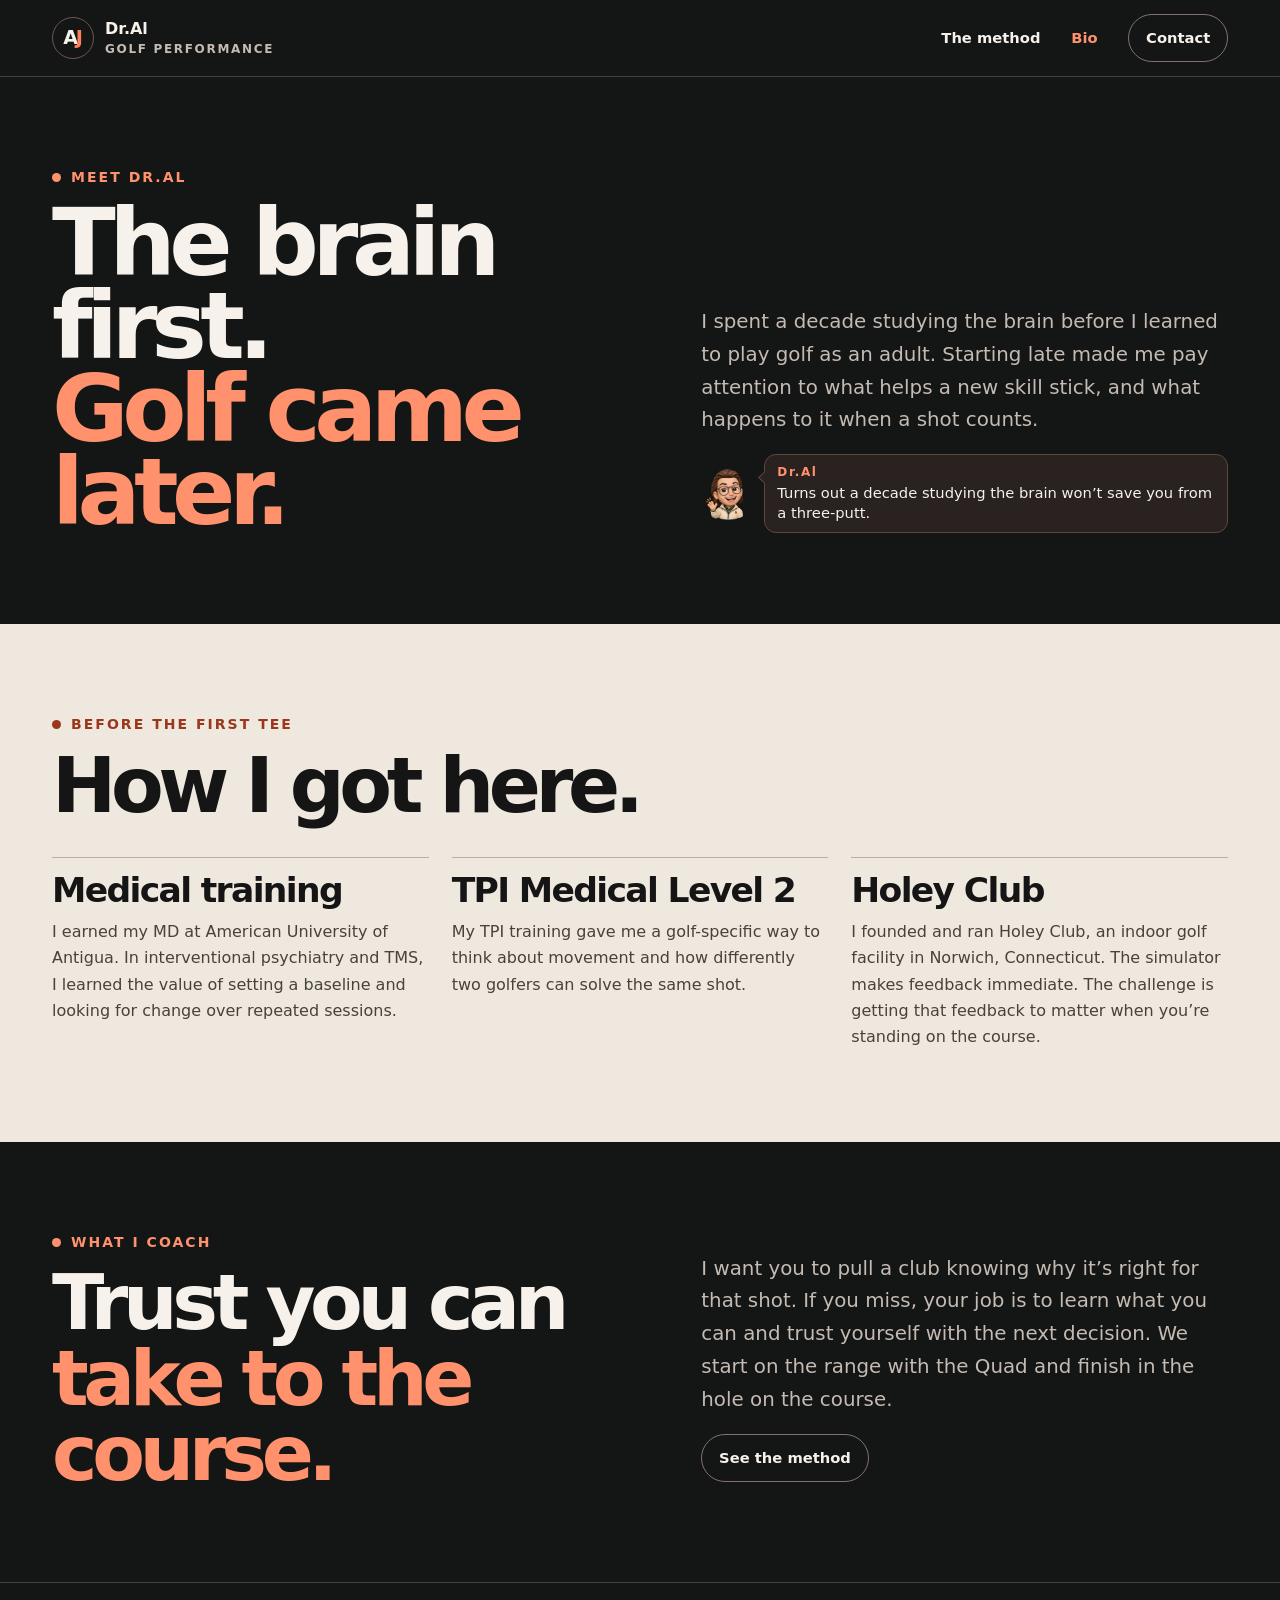
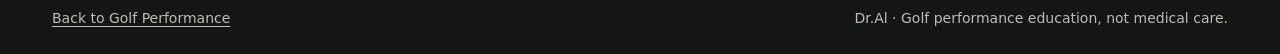
==== bio.html @ 2af8d6b4 "Publish Dr.Al’s golf homepage and bio" ====
<!doctype html>
<html lang="en"><head><meta charset="utf-8"><meta name="viewport" content="width=device-width,initial-scale=1"><meta name="theme-color" content="#141515"><title>Meet Dr.Al | Golf Performance</title><meta name="description" content="Meet Dr.Al: adult learner of golf, TPI Medical Level 2, founder of Holey Club, and Maine golf performance coach."><link rel="icon" href="mark.svg" type="image/svg+xml"><link rel="stylesheet" href="site.css"></head>
<body><a class="skip" href="#main">Skip to content</a>
<header><div class="shell bar"><a class="brand" href="index.html" aria-label="Dr.Al Golf Performance home"><span class="brand-mark" aria-hidden="true">A<span>J</span></span><span>Dr.Al<small>GOLF PERFORMANCE</small></span></a><nav aria-label="Main"><a href="index.html#method">The method</a><a href="bio.html" aria-current="page">Bio</a><a class="pill" href="mailto:aljazirimdgolf@gmail.com">Contact</a></nav></div></header>
<main id="main"><section class="shell slice bio-hero"><div class="split"><div><p class="eyebrow"><i></i> Meet Dr.Al</p><h1>The brain first.<br><em>Golf came later.</em></h1></div><div><p class="hero-lede">I spent a decade studying the brain before I learned to play golf as an adult. Starting late made me pay attention to what helps a new skill stick, and what happens to it when a shot counts.</p><aside class="alan-note" aria-label="A note from Dr.Al"><img src="mini-alan.png" alt="" width="64" height="64"><div><span>Dr.Al</span><p>Turns out a decade studying the brain won’t save you from a three-putt.</p></div></aside></div></div></section>
<section class="light"><div class="shell slice"><p class="eyebrow"><i></i> Before the first tee</p><h2>How I got here.</h2><div class="moves bio-steps"><article><h3>Medical training</h3><p>I earned my MD at American University of Antigua. In interventional psychiatry and TMS, I learned the value of setting a baseline and looking for change over repeated sessions.</p></article><article><h3>TPI Medical Level 2</h3><p>My TPI training gave me a golf-specific way to think about movement and how differently two golfers can solve the same shot.</p></article><article><h3>Holey Club</h3><p>I founded and ran Holey Club, an indoor golf facility in Norwich, Connecticut. The simulator makes feedback immediate. The challenge is getting that feedback to matter when you’re standing on the course.</p></article></div></div></section>
<section class="shell slice split"><div><p class="eyebrow"><i></i> What I coach</p><h2>Trust you can<br><em>take to the course.</em></h2></div><div><p class="measure-lede">I want you to pull a club knowing why it’s right for that shot. If you miss, your job is to learn what you can and trust yourself with the next decision. We start on the range with the Quad and finish in the hole on the course.</p><a class="pill bio-link" href="index.html#method">See the method</a></div></section></main>
<footer><div class="shell foot"><a href="index.html">Back to Golf Performance</a><p>Dr.Al · Golf performance education, not medical care.</p></div></footer></body></html>
---- site.css ----
:root{--base:#141515;--panel:#1c1d1d;--ink:#f6f1eb;--dim:#c4bbb3;--accent:#ff926c;--hot:#ff8058;--rule:#414242;--paper:#eee8df;--dark:#151515;--measure:1240px;font-family:Inter,system-ui,-apple-system,BlinkMacSystemFont,"Segoe UI",sans-serif}
*{box-sizing:border-box}html{scroll-behavior:smooth}body{margin:0;background:var(--base);color:var(--ink);font-size:1rem;line-height:1.65}img{display:block;max-width:100%}a{color:inherit}p,h1,h2,h3,figure{margin:0}h1,h2,h3{line-height:.98;letter-spacing:-.07em;font-weight:760}h1{font-size:clamp(3.65rem,8.15vw,8.6rem);line-height:.89}h2{font-size:clamp(2.8rem,6vw,6.5rem)}h3{font-size:clamp(1.45rem,2.7vw,2.55rem);letter-spacing:-.048em;line-height:1.03}em{color:var(--accent);font-style:normal}strong{color:inherit}.shell{width:min(var(--measure),calc(100% - 104px));margin:auto}.bar,.brand,nav,.actions,.foot{display:flex;align-items:center}.bar,.foot{justify-content:space-between;gap:22px}.bar{min-height:76px}.brand{text-decoration:none;font-weight:730;white-space:nowrap;line-height:1.1;gap:11px}.brand small{display:block;color:var(--dim);font-size:.75rem;letter-spacing:.14em;margin-top:5px;font-weight:600}.brand-mark{display:grid;grid-auto-flow:column;place-content:center;width:42px;height:42px;border-radius:50%;border:1px solid #6c5750;color:var(--ink);font-size:1.2rem;font-weight:850;letter-spacing:-.13em;padding-right:.12em}.brand-mark span{color:var(--hot)}header{border-bottom:1px solid var(--rule)}nav{gap:clamp(10px,2.4vw,34px);font-size:.92rem;font-weight:650}nav a{text-decoration:none}nav a:hover,.plain:hover{color:var(--accent)}.pill{display:inline-block;padding:.68rem 1.05rem;text-decoration:none;background:transparent;color:inherit;border:1px solid #81726c;border-radius:999px;font:700 .92rem/1.2 inherit;font-family:inherit;font-size:.92rem;font-weight:700;white-space:nowrap;cursor:pointer}.pill:hover{border-color:var(--accent);color:var(--accent)}.pill.solid{background:var(--hot);border-color:var(--hot);color:#171111}.pill.solid:hover{background:#ffab90;color:#171111}.hero-layout{display:grid;grid-template-columns:1.06fr 1fr;gap:clamp(24px,4.5vw,70px);align-items:center}.hero{padding:clamp(32px,5.4vw,78px) 0}.eyebrow{font-size:.875rem;letter-spacing:.145em;text-transform:uppercase;font-weight:780;color:var(--accent);display:flex;align-items:center;gap:10px;margin-bottom:14px;line-height:1.35}.eyebrow i{width:9px;height:9px;background:currentColor;border-radius:50%}.hero-lede,.measure-lede{font-size:clamp(1.05rem,1.55vw,1.25rem);color:var(--dim);max-width:33em;margin-top:20px}.actions{gap:20px;margin-top:25px;flex-wrap:wrap}.plain{font-size:.93rem;font-weight:700;text-underline-offset:5px}.studio{position:relative;overflow:hidden;border:1px solid #554038;border-radius:5px;background:#171314}.studio img{width:100%;height:auto}.studio figcaption{position:absolute;bottom:6%;left:7%;right:7%;display:flex;justify-content:space-between;gap:10px;font-size:.78rem;letter-spacing:.13em;font-weight:700;color:#efcab9}.ticker{border-block:1px solid var(--rule);background:#1d1b1a}.ticker .shell{display:grid;grid-template-columns:repeat(4,1fr);gap:10px;padding:15px 0;font-size:.875rem;letter-spacing:.12em;font-weight:750;color:#edd7ca}.slice{padding-block:clamp(48px,7.1vw,94px);scroll-margin-top:16px}.split{display:grid;grid-template-columns:1fr .92fr;gap:clamp(22px,6vw,95px);align-items:start}.intro{align-items:end}.intro p:not(.eyebrow),.sim p:not(.eyebrow),.about p:not(.eyebrow){margin-top:14px;color:var(--dim);max-width:37rem}.moves{display:grid;grid-template-columns:repeat(3,1fr);gap:23px;margin:34px 0 0;padding:0;list-style:none}.moves li,.signals article{border-top:1px solid var(--rule);padding-top:16px}.moves span{display:block;font-size:.875rem;font-weight:800;letter-spacing:.12em;color:var(--accent);margin-bottom:9px}.moves p,.signals article p:last-child{margin-top:10px;color:var(--dim)}.adapt{padding:22px clamp(16px,3vw,35px);margin-top:33px;border-left:3px solid var(--accent);background:#231c19}.adapt p:last-child{margin-top:9px;color:var(--dim);max-width:65rem}.light{background:var(--paper);color:var(--dark)}.light h2 em,.light .eyebrow{color:#9c371d}.light .sim p:not(.eyebrow){color:#49413c}.fit-card,.planner{padding:clamp(17px,3vw,33px);border:1px solid #b4a69a;border-radius:8px;background:#f7f3ed}.dimensions,.inputs{display:grid;grid-template-columns:repeat(3,minmax(0,1fr));gap:9px}.dimensions{border-bottom:1px solid #cbbfb5;padding-bottom:14px}.dimensions b{display:block;font-size:clamp(1.7rem,4.5vw,3.5rem);line-height:1.04;letter-spacing:-.09em}.dimensions span,.inputs label{font-size:.875rem;font-weight:650}.inputs{margin:15px 0}.inputs label{display:grid;gap:4px}.inputs input{width:100%;min-width:0;padding:.52rem .36rem;border:1px solid #b2a396;background:#fffdfa;border-radius:4px;font:inherit;color:var(--dark)}.fit-card .pill{color:#fff5ee;background:#25201e}.fit-card .pill:hover{background:#8b341e}.fit-card #fit-status:not(:empty){margin-top:10px}.signals article+article{margin-top:17px}.signals h3{font-size:1.35rem}.signals .eyebrow{margin-bottom:.35rem}.about{background:#1a1a1a;border-block:1px solid var(--rule)}.about-grid{display:grid;grid-template-columns:.68fr 1.3fr;gap:clamp(15px,6vw,90px);align-items:center}.mascot{min-width:0;background:radial-gradient(ellipse at 48% 54%,#382821,transparent 68%);text-align:center}.mascot img{width:min(100%,265px);height:auto;max-height:322px;object-fit:contain;margin:auto}.mascot figcaption{color:#d8c8bc;font-size:.82rem}.planner{background:#1f2020;border-color:var(--rule)}fieldset{border:0;padding:0;margin:0}legend{font-weight:750;margin-bottom:10px}.choices{display:flex;gap:6px;flex-wrap:wrap}.choices button{border:1px solid #7c6f68;border-radius:999px;padding:.47rem .68rem;background:transparent;color:var(--ink);font:650 .875rem/1.2 system-ui;cursor:pointer}.choices button[aria-pressed=true]{background:var(--hot);color:#171111;border-color:var(--hot)}.plan{border-block:1px solid var(--rule);padding:13px 0;margin:17px 0}.plan h3{font-size:1.25rem}.plan p{color:var(--dim);margin-top:7px}.fine,#copy-status{font-size:.875rem;color:var(--dim)}#copy-status{margin-left:8px}.fine{margin-top:11px}footer{border-top:1px solid var(--rule)}.foot{padding-block:24px;color:var(--dim);font-size:.875rem}.foot a{text-underline-offset:3px}.skip{position:absolute;z-index:10;background:#fff;color:#111;padding:7px;transform:translateY(-140%)}.skip:focus{transform:none}a:focus-visible,button:focus-visible,input:focus-visible{outline:3px solid #ff966f;outline-offset:4px}
@media(max-width:940px){.shell{width:calc(100% - 55px)}.hero-layout{gap:23px}nav{gap:12px}}
@media(max-width:720px){.shell{width:calc(100% - 32px)}.bar{display:block;padding-block:13px}.bar nav{margin-top:12px;flex-wrap:wrap;gap:7px 13px}nav .pill{padding:.35rem .54rem;font-size:.875rem}.hero-layout,.split,.about-grid{grid-template-columns:1fr}.hero{padding:27px 0}.hero-layout{gap:24px}h1{font-size:clamp(3.5rem,13vw,6.15rem)}h2{font-size:clamp(2.7rem,9.6vw,4.7rem)}.studio img{aspect-ratio:1.27;object-fit:cover}.studio figcaption{letter-spacing:.07em}.ticker .shell{grid-template-columns:1fr 1fr;font-size:.75rem;letter-spacing:.09em}.moves{grid-template-columns:1fr;gap:17px;margin-top:23px}.slice{padding-block:47px}.about-grid{gap:22px}.about-grid .mascot{grid-row:2}.foot{align-items:flex-start;flex-direction:column}.eyebrow{letter-spacing:.105em}}
@media(prefers-reduced-motion:reduce){html{scroll-behavior:auto}}
#pricing{border-bottom:1px solid var(--rule)}.rates{display:grid;grid-template-columns:repeat(2,minmax(0,1fr));gap:18px;margin-top:28px}.rate{display:flex;flex-direction:column;align-items:flex-start;background:var(--panel);border:1px solid var(--rule);border-radius:8px;padding:clamp(18px,3.5vw,38px)}.rate:first-child{border-color:#875745;background:#251c18}.rate h3{font-size:clamp(1.45rem,3vw,2.25rem)}.price{display:flex;flex-wrap:wrap;align-items:baseline;gap:7px 13px;margin-top:15px}.price strong{font-size:clamp(2.65rem,7vw,4.3rem);font-weight:810;letter-spacing:-.08em;line-height:1}.price span{color:var(--dim);font-weight:650}.rate>p:not(.eyebrow):not(.price){margin:12px 0 17px;color:var(--dim)}.rate .pill{margin-top:auto}@media(max-width:720px){.rates{grid-template-columns:1fr}}
.alan-note{display:grid;grid-template-columns:52px minmax(0,1fr);gap:11px;align-items:center;margin:17px 0 0;max-width:39rem;line-height:1.36}.alan-note img{width:52px;height:52px;object-fit:contain}.alan-note>div{position:relative;background:#292220;border:1px solid #60473d;border-radius:12px;padding:9px 12px}.alan-note>div:before{content:"";position:absolute;top:18px;left:-5px;width:8px;height:8px;transform:rotate(45deg);border-left:1px solid #60473d;border-bottom:1px solid #60473d;background:inherit}.alan-note span{display:block;color:var(--accent);font-size:.75rem;letter-spacing:.135em;font-weight:780}.alan-note p,.intro .alan-note p:not(.eyebrow),.sim .alan-note p:not(.eyebrow),.about .alan-note p:not(.eyebrow){margin:3px 0 0;color:var(--ink);font-size:.92rem}.light .alan-note>div{background:#f6ede3;border-color:#c0a697}.light .alan-note>div:before{border-color:#c0a697}.light .alan-note span{color:#9c371d}.about-grid>.alan-note{margin:0}.about-grid .alan-note img{width:60px;height:60px}.about-grid .alan-note{grid-template-columns:60px minmax(0,1fr)}#booking{scroll-margin-top:20px}#booking form{margin-top:15px}#booking label{display:grid;gap:4px;font-size:.875rem;font-weight:670}#booking select,#booking input,#booking textarea{width:100%;min-width:0;max-width:100%;padding:.5rem .55rem;border:1px solid #b2a396;background:#fffdfa;border-radius:5px;color:var(--dark);font:inherit}#booking select{appearance:none;padding-right:2rem;background:#fffdfa url("data:image/svg+xml,%3Csvg xmlns='http://www.w3.org/2000/svg' viewBox='0 0 16 16'%3E%3Cpath d='m3 6 5 5 5-5' fill='none' stroke='%23665a50' stroke-width='1.7'/%3E%3C/svg%3E") right .6rem center/14px no-repeat}.booking-fields{display:grid;grid-template-columns:repeat(2,minmax(0,1fr));gap:8px;margin-top:9px}.booking-fields[hidden],#booking-draft[hidden]{display:none}.sim #booking p.estimate{display:flex;justify-content:space-between;align-items:center;border-top:1px solid #cbbfb5;margin:14px 0 11px;padding-top:9px}.estimate output{font-size:1.5rem;color:#171515;font-weight:790}.fit-card .booking-note,#booking-status{font-size:.875rem;line-height:1.42}.sim #booking .booking-note{margin-top:9px}.fit-card #booking-status:not(:empty){margin-top:8px}#booking-draft{margin-top:13px}#booking-copy{margin-top:8px}@media(max-width:720px){.about-grid>.alan-note{grid-row:2}.alan-note{grid-template-columns:46px minmax(0,1fr)}.alan-note img{width:46px;height:46px}}
.trust-grid{display:grid;grid-template-columns:repeat(3,minmax(0,1fr));gap:19px;margin:20px 0}.trust-grid h4{font-size:1.05rem;margin:0 0 4px}.trust-grid p,.trust-science>p:not(.eyebrow){color:var(--dim)}.trust-science>p:not(.eyebrow){margin-top:12px}.trust-science .science-links{font-size:.875rem}.science-links a{color:var(--accent);text-underline-offset:3px}.bio-link{margin-top:18px}.bio-hero h1{font-size:clamp(3.3rem,7.3vw,7.7rem)}.bio-hero .split{align-items:end}.bio-steps article{border-top:1px solid #baada4;padding-top:15px}.light .bio-steps p{color:#49413c}nav a[aria-current=page]{color:var(--accent)}@media(max-width:720px){.trust-grid{grid-template-columns:1fr;gap:14px}}

.booking-actions{display:flex;flex-wrap:wrap;gap:8px;margin-top:8px}.booking-actions #booking-copy{margin-top:0;background:transparent;color:#25201e}.booking-actions #booking-copy:hover{background:#e8ded3}
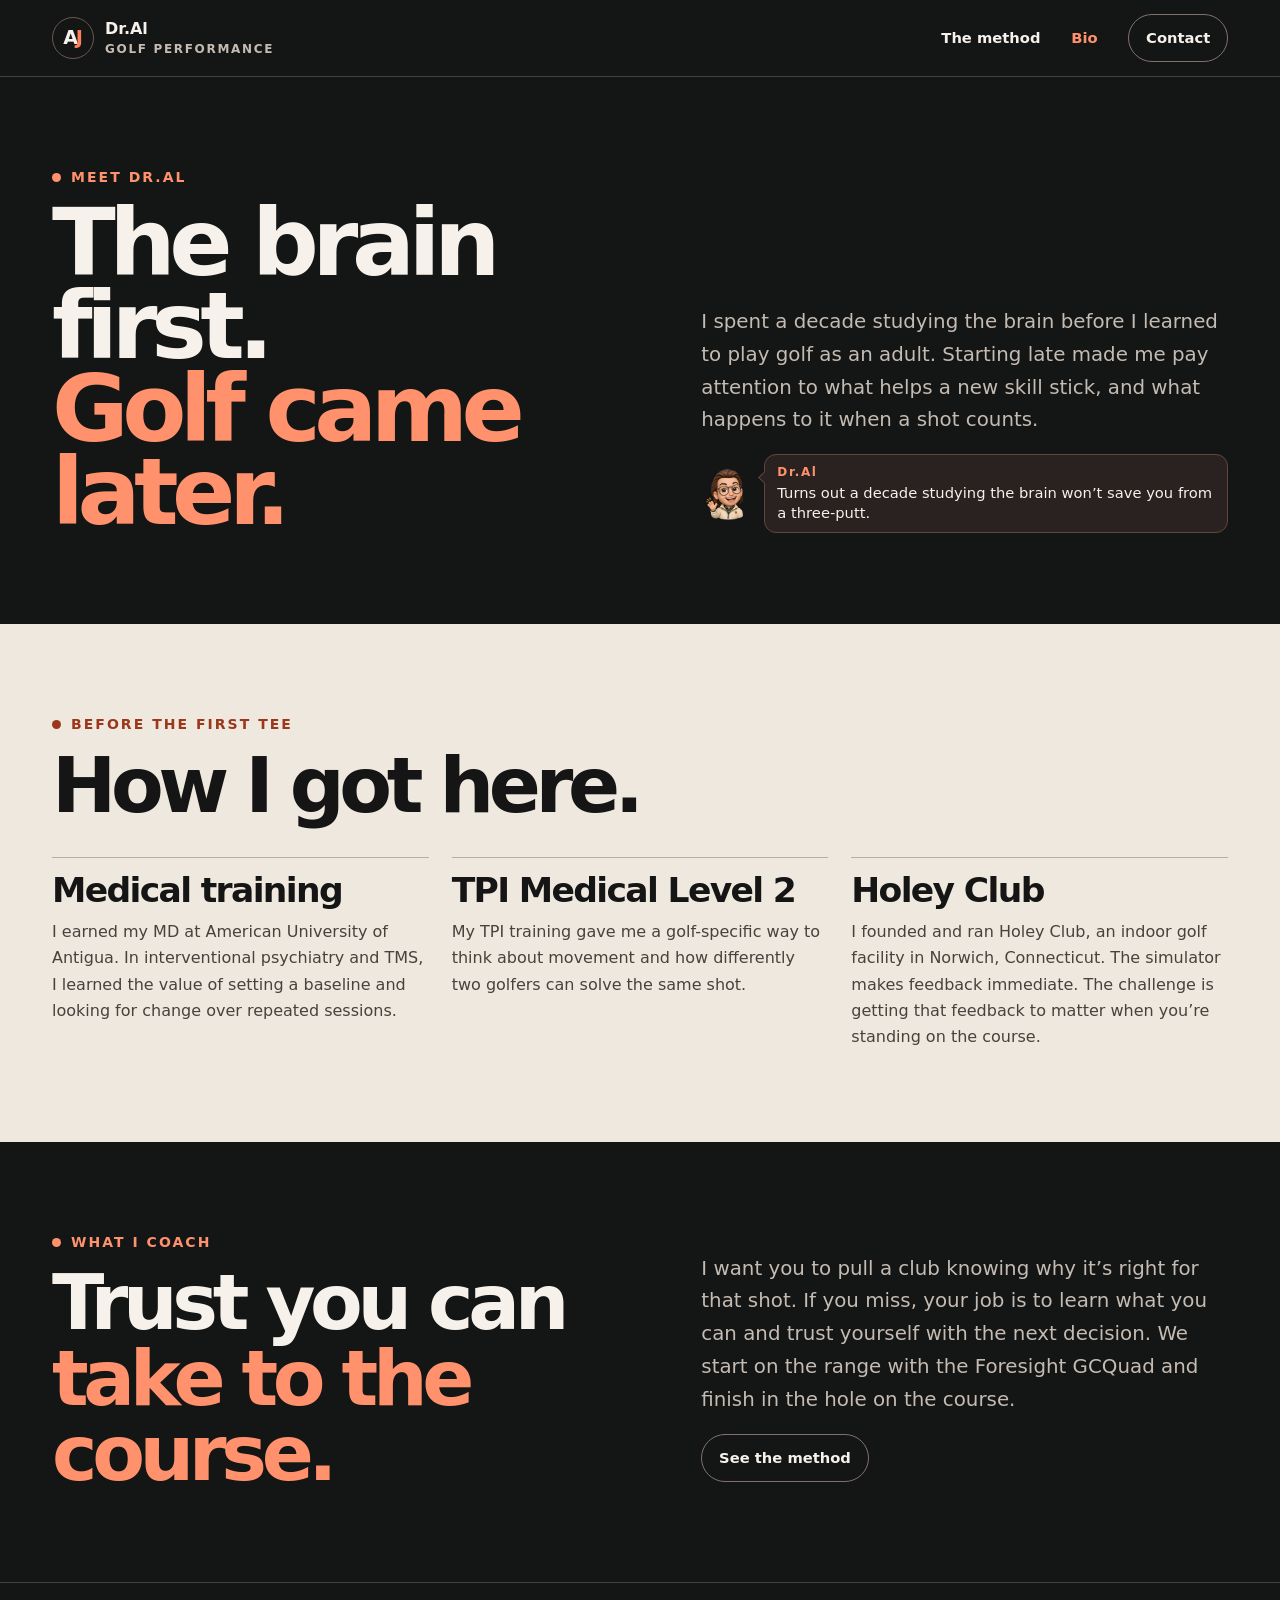
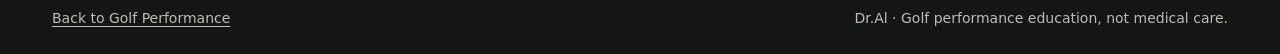
==== commit da0c0069: "Use Foresight GCQuad in bio" ====
--- a/bio.html
+++ b/bio.html
@@ -4,5 +4,5 @@
 <header><div class="shell bar"><a class="brand" href="index.html" aria-label="Dr.Al Golf Performance home"><span class="brand-mark" aria-hidden="true">A<span>J</span></span><span>Dr.Al<small>GOLF PERFORMANCE</small></span></a><nav aria-label="Main"><a href="index.html#method">The method</a><a href="bio.html" aria-current="page">Bio</a><a class="pill" href="mailto:aljazirimdgolf@gmail.com">Contact</a></nav></div></header>
 <main id="main"><section class="shell slice bio-hero"><div class="split"><div><p class="eyebrow"><i></i> Meet Dr.Al</p><h1>The brain first.<br><em>Golf came later.</em></h1></div><div><p class="hero-lede">I spent a decade studying the brain before I learned to play golf as an adult. Starting late made me pay attention to what helps a new skill stick, and what happens to it when a shot counts.</p><aside class="alan-note" aria-label="A note from Dr.Al"><img src="mini-alan.png" alt="" width="64" height="64"><div><span>Dr.Al</span><p>Turns out a decade studying the brain won’t save you from a three-putt.</p></div></aside></div></div></section>
 <section class="light"><div class="shell slice"><p class="eyebrow"><i></i> Before the first tee</p><h2>How I got here.</h2><div class="moves bio-steps"><article><h3>Medical training</h3><p>I earned my MD at American University of Antigua. In interventional psychiatry and TMS, I learned the value of setting a baseline and looking for change over repeated sessions.</p></article><article><h3>TPI Medical Level 2</h3><p>My TPI training gave me a golf-specific way to think about movement and how differently two golfers can solve the same shot.</p></article><article><h3>Holey Club</h3><p>I founded and ran Holey Club, an indoor golf facility in Norwich, Connecticut. The simulator makes feedback immediate. The challenge is getting that feedback to matter when you’re standing on the course.</p></article></div></div></section>
-<section class="shell slice split"><div><p class="eyebrow"><i></i> What I coach</p><h2>Trust you can<br><em>take to the course.</em></h2></div><div><p class="measure-lede">I want you to pull a club knowing why it’s right for that shot. If you miss, your job is to learn what you can and trust yourself with the next decision. We start on the range with the Quad and finish in the hole on the course.</p><a class="pill bio-link" href="index.html#method">See the method</a></div></section></main>
+<section class="shell slice split"><div><p class="eyebrow"><i></i> What I coach</p><h2>Trust you can<br><em>take to the course.</em></h2></div><div><p class="measure-lede">I want you to pull a club knowing why it’s right for that shot. If you miss, your job is to learn what you can and trust yourself with the next decision. We start on the range with the Foresight GCQuad and finish in the hole on the course.</p><a class="pill bio-link" href="index.html#method">See the method</a></div></section></main>
 <footer><div class="shell foot"><a href="index.html">Back to Golf Performance</a><p>Dr.Al · Golf performance education, not medical care.</p></div></footer></body></html>
